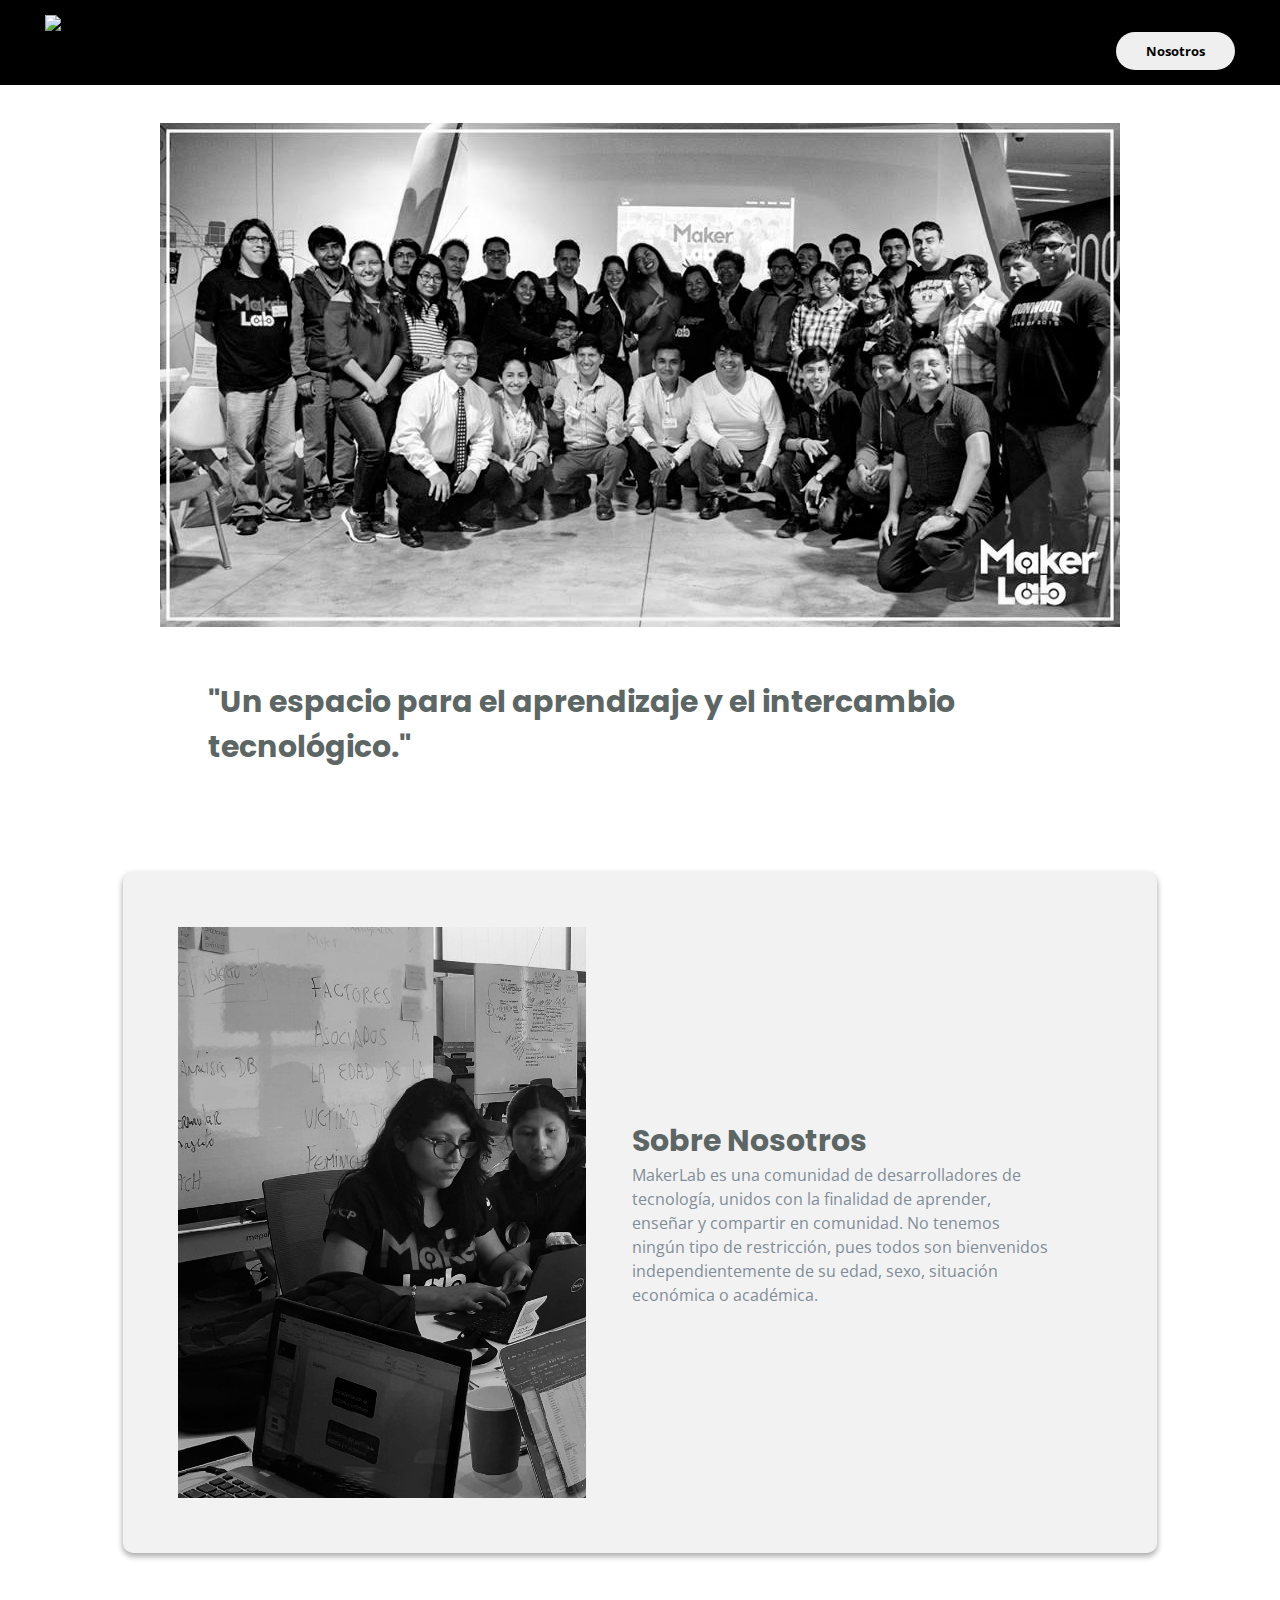
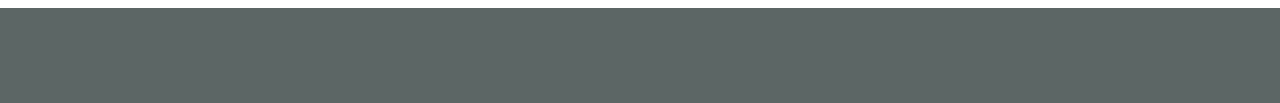
==== index.html @ 107be768 "Add files via upload" ====
<!DOCTYPE html>
<html lang="es">
  <head>
    <meta charset="UTF-8" />
    <meta name="viewport" content="width=device-width, initial-scale=1.0" />
    <title>Landing prueba maker</title>
    <link rel="stylesheet" href="style.css" />
    <link
      href="https://fonts.googleapis.com/css2?family=Poppins:wght@600&display=swap"
      rel="stylesheet"
    />
    <link
      href="https://fonts.googleapis.com/css2?family=Open+Sans:wght@400;700&display=swap"
      rel="stylesheet"
    />
    <link
      rel="stylesheet"
      href="https://use.fontawesome.com/releases/v5.7.2/css/all.css"
      integrity="sha384-fnmOCqbTlWIlj8LyTjo7mOUStjsKC4pOpQbqyi7RrhN7udi9RwhKkMHpvLbHG9Sr"
      crossorigin="anonymous"
    />
  </head>
  <body>
    <nav class="navbar">
      <img
        src="https://www.makerlabperu.org/static/imgs/logo-mkl-negro.svg"
        alt="logo-maker-negro"
        class="logo"
      />

      <button><a href="#nosotros">Nosotros</a></button>
    </nav>
    <section id="intro">
      <div class="container">
        <img src="img/foto.png" alt="" srcset="" class="image" id="ig1" />
        <h2 class="text-intro">
          "Un espacio para el aprendizaje y el intercambio tecnológico."
        </h2>
      </div>
    </section>
    <section id="nosotros">
      <div class="container">
        <div class="card">
          <img src="img/foto2.png" alt="" srcset="" class="image" />
          <div class="text-intro">
            <h2>Sobre Nosotros</h2>
            <p>
              MakerLab es una comunidad de desarrolladores de tecnología, unidos
              con la finalidad de aprender, enseñar y compartir en comunidad. No
              tenemos ningún tipo de restricción, pues todos son bienvenidos
              independientemente de su edad, sexo, situación económica o
              académica.
            </p>
          </div>
        </div>
      </div>
    </section>
    <footer>
      <div class="social">
        <a href="https://www.facebook.com/makerlabperu/">
          <i class="fab fa-facebook-square fa-2x"></i>
        </a>
        <a href="https://twitter.com/makerlab_peru">
          <i class="fab fa-twitter-square fa-2x"></i
        ></a>
        <a href="https://pe.linkedin.com/company/makerlab-per%C3%BA">
          <i class="fab fa-linkedin fa-2x"></i
        ></a>
        <a href="https://www.makerlabperu.org/"
          ><i class="fa fa-globe" fa-2x></i>
        </a>
      </div>
    </footer>
  </body>
</html>
---- style.css ----
* {
  margin: 0;
  padding: 0;
  box-sizing: border-box;
}
body {
  background-color: #fff;
}

.container {
  max-width: 1100px;
}

h2 {
  font-family: 'Poppins', sans-serif;
  font-size: 30px;
  line-height: 1.5;
  color: #5C6665;
}
p {
  font-family: 'Open Sans', sans-serif;
  line-height: 1.5;
  color: hsl(208, 11%, 55%);
}

section {
  display: flex;
  align-items: center;
  justify-content: center;
}

nav {
  display: flex;
  justify-content: space-between;
  padding: 15px 45px;
  align-items: flex-end;
  background-color: #000;
  margin-bottom: 3%;
}
.logo {
  height: 55px;
}

.card {
  display: flex;
  align-items: center;
  justify-content: center;
  box-shadow: 0 3px 6px rgba(0, 0, 0, 0.16), 0 3px 6px rgba(0, 0, 0, 0.23);
  margin: 5% 3%;
  padding: 5%;
  border-radius: 10px;
  background-color: #f2f2f2
  ;
}

.text-intro {
  padding: 5%;
}
}
.image {
  width: 50%;
}




/*Elements*/
button {
  border-radius: 30px;
  padding: 10px 30px;
  font-family: 'Open Sans', sans-serif;
  font-weight: 700;
  border: none;
}
a {
  text-decoration: none;
  color: #000;
}

i {
  color: hsl(193, 100%, 96%);
  margin: 10px;
}

/*Footer*/
footer {
  background-color:#5C6665;
  width: 100%;
  height: auto;
  padding: 3%;
  display: flex;
  flex-direction: row;
  justify-content:space-evenly


}


/*Mobile*/
@media (max-width: 768px) {
  .container {
    width: 95%;
  }
  .card {
    display: flex;
    flex-direction: column;
  }
  .card {
    margin-top: 2%;
  }
  #intro {
    align-items: center;
    justify-content: center;
    padding: 5%;
  }
  .navbar {
    width: 100%;
  }

  section, .text-intro,
  .image, .card  {
    width: 95%;
  }
  #ig1 {display: none;}
}
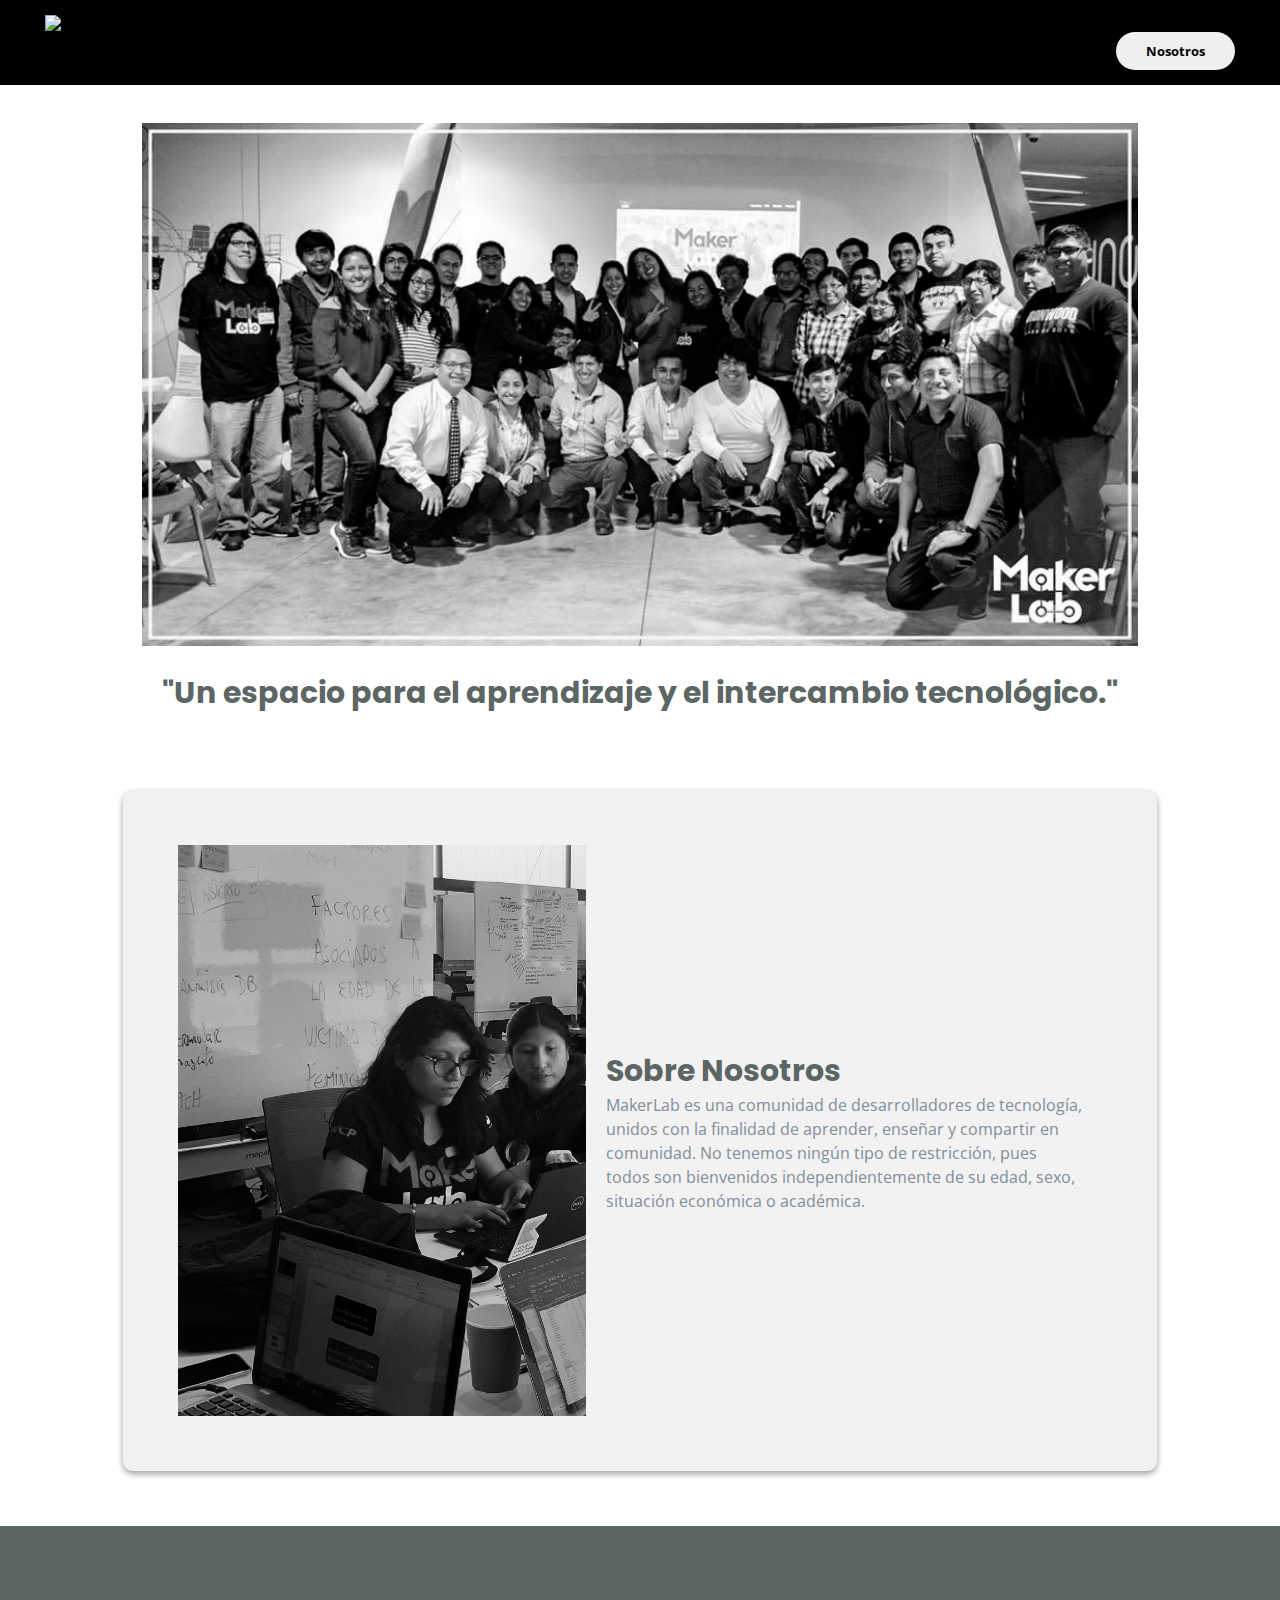
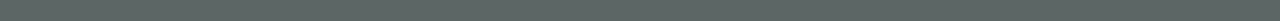
==== commit 59cb31ee: "Add files via upload" ====
--- a/index.html
+++ b/index.html
@@ -28,10 +28,10 @@
         class="logo"
       />
 
-      <button><a href="#nosotros">Nosotros</a></button>
+      <button><a href="nosotros.html">Nosotros</a></button>
     </nav>
     <section id="intro">
-      <div class="container">
+      <div class="container" class="card-member">
         <img src="img/foto.png" alt="" srcset="" class="image" id="ig1" />
         <h2 class="text-intro">
           "Un espacio para el aprendizaje y el intercambio tecnológico."
--- a/style.css
+++ b/style.css
@@ -11,12 +11,14 @@
   max-width: 1100px;
 }
 
-h2 {
+h2,
+h3 {
   font-family: 'Poppins', sans-serif;
   font-size: 30px;
   line-height: 1.5;
-  color: #5C6665;
+  color: #5c6665;
 }
+
 p {
   font-family: 'Open Sans', sans-serif;
   line-height: 1.5;
@@ -49,20 +51,41 @@
   margin: 5% 3%;
   padding: 5%;
   border-radius: 10px;
-  background-color: #f2f2f2
-  ;
+  background-color: #f2f2f2;
+  flex-direction: row;
 }
 
 .text-intro {
-  padding: 5%;
+  padding: 20px;
+  align-items: center;
+  justify-content: center;
 }
-}
+
 .image {
   width: 50%;
 }
+#ig1 {
+  width: 100%;
+}
 
+.member {
+  width: 30%;
+  display: flex;
+  flex-direction: column;
+}
+.card-members {
+  display: flex;
+  flex-direction: row;
+  flex-wrap: wrap;
+}
 
+.text-member {
+  width: 100%;
+}
 
+.image-c {
+  width: auto;
+}
 
 /*Elements*/
 button {
@@ -84,17 +107,14 @@
 
 /*Footer*/
 footer {
-  background-color:#5C6665;
+  background-color: #5c6665;
   width: 100%;
   height: auto;
   padding: 3%;
   display: flex;
   flex-direction: row;
-  justify-content:space-evenly
-
-
+  justify-content: space-evenly;
 }
-
 
 /*Mobile*/
 @media (max-width: 768px) {
@@ -104,8 +124,6 @@
   .card {
     display: flex;
     flex-direction: column;
-  }
-  .card {
     margin-top: 2%;
   }
   #intro {
@@ -117,10 +135,13 @@
     width: 100%;
   }
 
-  section, .text-intro,
-  .image, .card  {
+  section,
+  .text-intro,
+  .image,
+  .card {
     width: 95%;
   }
-  #ig1 {display: none;}
+  #ig1 {
+    display: none;
+  }
 }
-
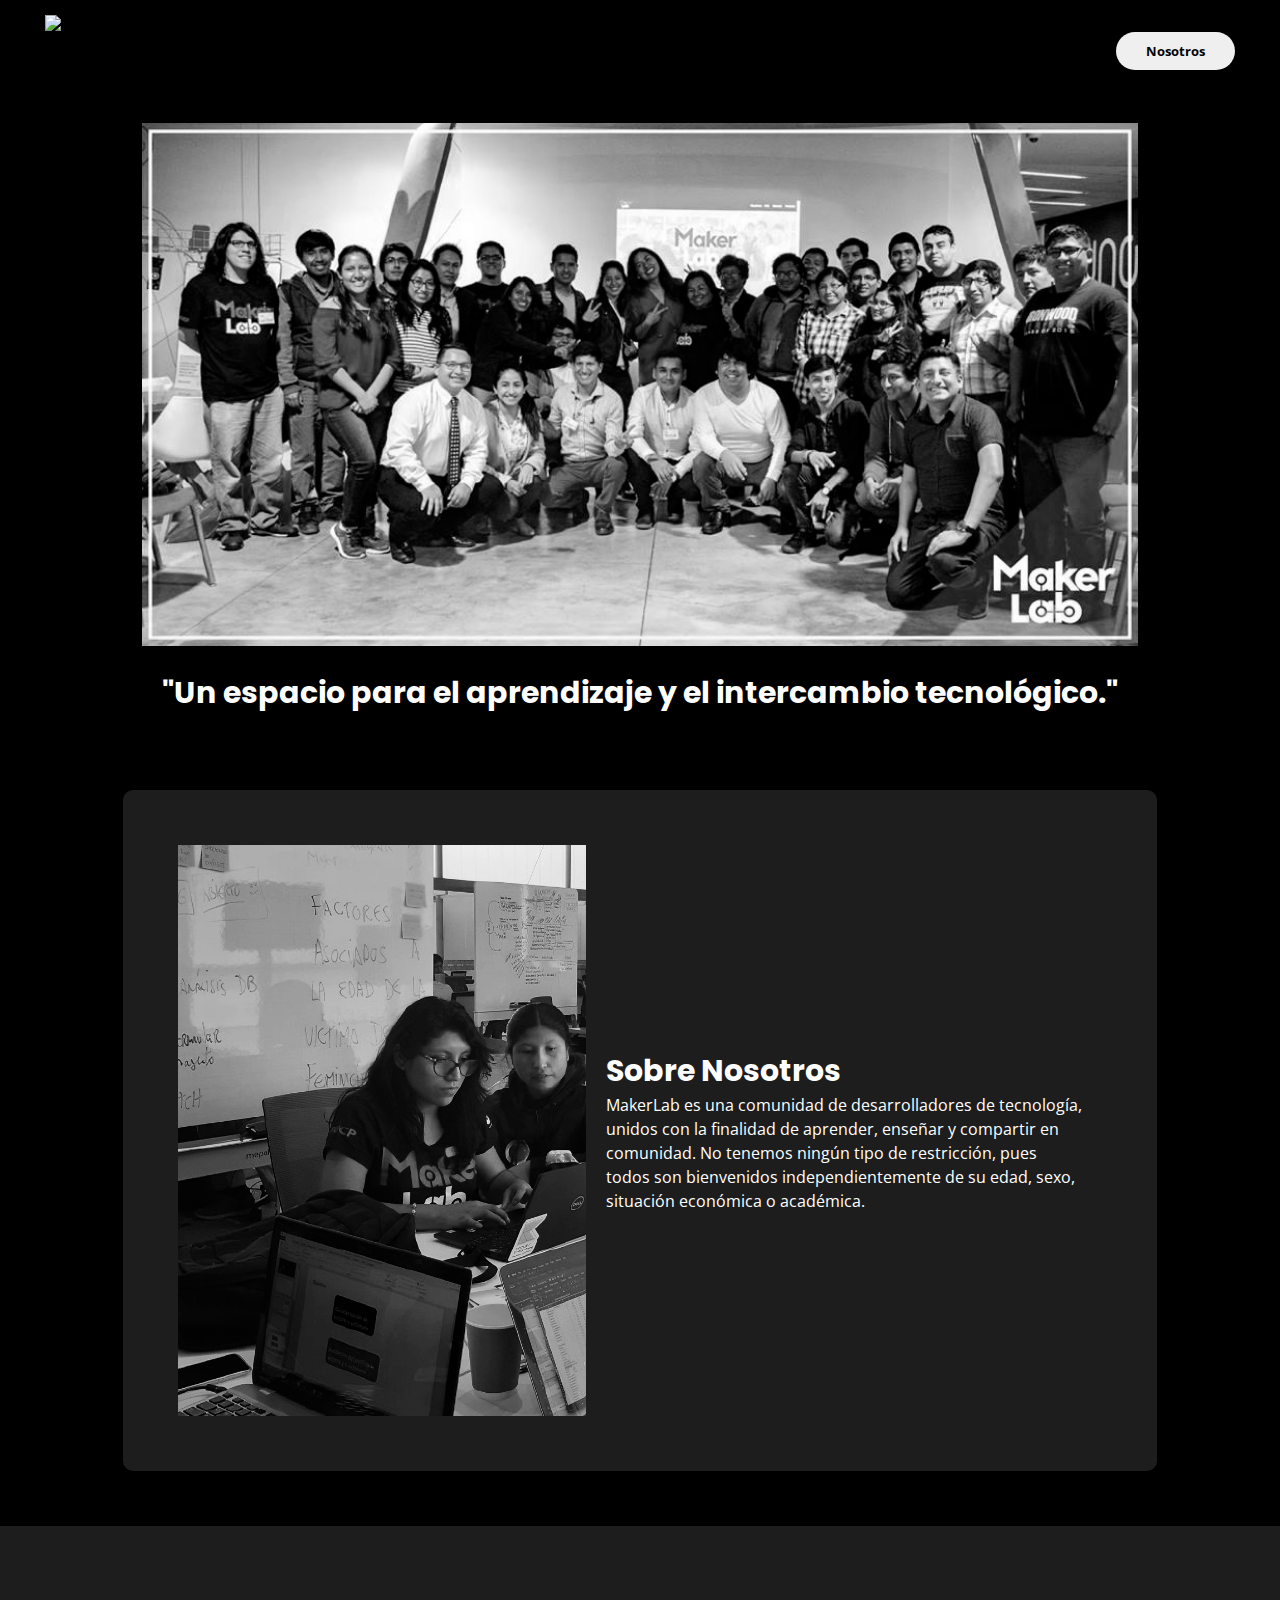
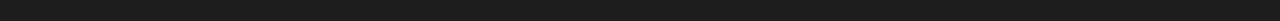
==== commit 3f18dcb1: "Add files via upload" ====
--- a/index.html
+++ b/index.html
@@ -1,75 +1,75 @@
-<!DOCTYPE html>
-<html lang="es">
-  <head>
-    <meta charset="UTF-8" />
-    <meta name="viewport" content="width=device-width, initial-scale=1.0" />
-    <title>Landing prueba maker</title>
-    <link rel="stylesheet" href="style.css" />
-    <link
-      href="https://fonts.googleapis.com/css2?family=Poppins:wght@600&display=swap"
-      rel="stylesheet"
-    />
-    <link
-      href="https://fonts.googleapis.com/css2?family=Open+Sans:wght@400;700&display=swap"
-      rel="stylesheet"
-    />
-    <link
-      rel="stylesheet"
-      href="https://use.fontawesome.com/releases/v5.7.2/css/all.css"
-      integrity="sha384-fnmOCqbTlWIlj8LyTjo7mOUStjsKC4pOpQbqyi7RrhN7udi9RwhKkMHpvLbHG9Sr"
-      crossorigin="anonymous"
-    />
-  </head>
-  <body>
-    <nav class="navbar">
-      <img
-        src="https://www.makerlabperu.org/static/imgs/logo-mkl-negro.svg"
-        alt="logo-maker-negro"
-        class="logo"
-      />
-
-      <button><a href="nosotros.html">Nosotros</a></button>
-    </nav>
-    <section id="intro">
-      <div class="container" class="card-member">
-        <img src="img/foto.png" alt="" srcset="" class="image" id="ig1" />
-        <h2 class="text-intro">
-          "Un espacio para el aprendizaje y el intercambio tecnológico."
-        </h2>
-      </div>
-    </section>
-    <section id="nosotros">
-      <div class="container">
-        <div class="card">
-          <img src="img/foto2.png" alt="" srcset="" class="image" />
-          <div class="text-intro">
-            <h2>Sobre Nosotros</h2>
-            <p>
-              MakerLab es una comunidad de desarrolladores de tecnología, unidos
-              con la finalidad de aprender, enseñar y compartir en comunidad. No
-              tenemos ningún tipo de restricción, pues todos son bienvenidos
-              independientemente de su edad, sexo, situación económica o
-              académica.
-            </p>
-          </div>
-        </div>
-      </div>
-    </section>
-    <footer>
-      <div class="social">
-        <a href="https://www.facebook.com/makerlabperu/">
-          <i class="fab fa-facebook-square fa-2x"></i>
-        </a>
-        <a href="https://twitter.com/makerlab_peru">
-          <i class="fab fa-twitter-square fa-2x"></i
-        ></a>
-        <a href="https://pe.linkedin.com/company/makerlab-per%C3%BA">
-          <i class="fab fa-linkedin fa-2x"></i
-        ></a>
-        <a href="https://www.makerlabperu.org/"
-          ><i class="fa fa-globe" fa-2x></i>
-        </a>
-      </div>
-    </footer>
-  </body>
-</html>
+<!DOCTYPE html>
+<html lang="es">
+  <head>
+    <meta charset="UTF-8" />
+    <meta name="viewport" content="width=device-width, initial-scale=1.0" />
+    <title>Landing prueba maker</title>
+    <link rel="stylesheet" href="style.css" />
+    <link
+      href="https://fonts.googleapis.com/css2?family=Poppins:wght@600&display=swap"
+      rel="stylesheet"
+    />
+    <link
+      href="https://fonts.googleapis.com/css2?family=Open+Sans:wght@400;700&display=swap"
+      rel="stylesheet"
+    />
+    <link
+      rel="stylesheet"
+      href="https://use.fontawesome.com/releases/v5.7.2/css/all.css"
+      integrity="sha384-fnmOCqbTlWIlj8LyTjo7mOUStjsKC4pOpQbqyi7RrhN7udi9RwhKkMHpvLbHG9Sr"
+      crossorigin="anonymous"
+    />
+  </head>
+  <body>
+    <nav class="navbar">
+      <img
+        src="https://www.makerlabperu.org/static/imgs/logo-mkl-negro.svg"
+        alt="logo-maker-negro"
+        class="logo"
+      />
+
+      <button><a href="nosotros.html">Nosotros</a></button>
+    </nav>
+    <section id="intro">
+      <div class="container" class="card-members">
+        <img src="img/foto.png" alt="" srcset="" class="image" id="ig1" />
+        <h2 class="text-intro">
+          "Un espacio para el aprendizaje y el intercambio tecnológico."
+        </h2>
+      </div>
+    </section>
+    <section id="nosotros">
+      <div class="container">
+        <div class="card">
+          <img src="img/foto2.png" alt="" srcset="" class="image" />
+          <div class="text-intro">
+            <h2>Sobre Nosotros</h2>
+            <p>
+              MakerLab es una comunidad de desarrolladores de tecnología, unidos
+              con la finalidad de aprender, enseñar y compartir en comunidad. No
+              tenemos ningún tipo de restricción, pues todos son bienvenidos
+              independientemente de su edad, sexo, situación económica o
+              académica.
+            </p>
+          </div>
+        </div>
+      </div>
+    </section>
+    <footer>
+      <div class="social">
+        <a href="https://www.facebook.com/makerlabperu/">
+          <i class="fab fa-facebook-square fa-2x"></i>
+        </a>
+        <a href="https://twitter.com/makerlab_peru">
+          <i class="fab fa-twitter-square fa-2x"></i
+        ></a>
+        <a href="https://pe.linkedin.com/company/makerlab-per%C3%BA">
+          <i class="fab fa-linkedin fa-2x"></i
+        ></a>
+        <a href="https://www.makerlabperu.org/"
+          ><i class="fa fa-globe" fa-2x></i>
+        </a>
+      </div>
+    </footer>
+  </body>
+</html>
--- a/style.css
+++ b/style.css
@@ -1,147 +1,155 @@
-* {
-  margin: 0;
-  padding: 0;
-  box-sizing: border-box;
-}
-body {
-  background-color: #fff;
-}
-
-.container {
-  max-width: 1100px;
-}
-
-h2,
-h3 {
-  font-family: 'Poppins', sans-serif;
-  font-size: 30px;
-  line-height: 1.5;
-  color: #5c6665;
-}
-
-p {
-  font-family: 'Open Sans', sans-serif;
-  line-height: 1.5;
-  color: hsl(208, 11%, 55%);
-}
-
-section {
-  display: flex;
-  align-items: center;
-  justify-content: center;
-}
-
-nav {
-  display: flex;
-  justify-content: space-between;
-  padding: 15px 45px;
-  align-items: flex-end;
-  background-color: #000;
-  margin-bottom: 3%;
-}
-.logo {
-  height: 55px;
-}
-
-.card {
-  display: flex;
-  align-items: center;
-  justify-content: center;
-  box-shadow: 0 3px 6px rgba(0, 0, 0, 0.16), 0 3px 6px rgba(0, 0, 0, 0.23);
-  margin: 5% 3%;
-  padding: 5%;
-  border-radius: 10px;
-  background-color: #f2f2f2;
-  flex-direction: row;
-}
-
-.text-intro {
-  padding: 20px;
-  align-items: center;
-  justify-content: center;
-}
-
-.image {
-  width: 50%;
-}
-#ig1 {
-  width: 100%;
-}
-
-.member {
-  width: 30%;
-  display: flex;
-  flex-direction: column;
-}
-.card-members {
-  display: flex;
-  flex-direction: row;
-  flex-wrap: wrap;
-}
-
-.text-member {
-  width: 100%;
-}
-
-.image-c {
-  width: auto;
-}
-
-/*Elements*/
-button {
-  border-radius: 30px;
-  padding: 10px 30px;
-  font-family: 'Open Sans', sans-serif;
-  font-weight: 700;
-  border: none;
-}
-a {
-  text-decoration: none;
-  color: #000;
-}
-
-i {
-  color: hsl(193, 100%, 96%);
-  margin: 10px;
-}
-
-/*Footer*/
-footer {
-  background-color: #5c6665;
-  width: 100%;
-  height: auto;
-  padding: 3%;
-  display: flex;
-  flex-direction: row;
-  justify-content: space-evenly;
-}
-
-/*Mobile*/
-@media (max-width: 768px) {
-  .container {
-    width: 95%;
-  }
-  .card {
-    display: flex;
-    flex-direction: column;
-    margin-top: 2%;
-  }
-  #intro {
-    align-items: center;
-    justify-content: center;
-    padding: 5%;
-  }
-  .navbar {
-    width: 100%;
-  }
-
-  section,
-  .text-intro,
-  .image,
-  .card {
-    width: 95%;
-  }
-  #ig1 {
-    display: none;
-  }
-}
+* {
+  margin: 0;
+  padding: 0;
+  box-sizing: border-box;
+}
+body {
+  background-color: #000;
+}
+
+.container {
+  max-width: 1100px;
+}
+
+h2,
+h3 {
+  font-family: 'Poppins', sans-serif;
+  font-size: 30px;
+  line-height: 1.5;
+  color: #fff;
+}
+
+p {
+  font-family: 'Open Sans', sans-serif;
+  line-height: 1.5;
+  color: #fff;
+}
+
+section {
+  display: flex;
+  justify-content: center;
+}
+
+nav {
+  display: flex;
+  justify-content: space-between;
+  padding: 15px 45px;
+  align-items: flex-end;
+  background-color: #000;
+  margin-bottom: 3%;
+}
+.logo {
+  height: 55px;
+}
+section {
+  width: 100%;
+  float: left;
+}
+.card {
+  display: flex;
+  align-items: center;
+  justify-content: center;
+  box-shadow: 0 3px 6px rgba(0, 0, 0, 0.16), 0 3px 6px rgba(0, 0, 0, 0.23);
+  margin: 5% 3%;
+  padding: 5%;
+  border-radius: 10px;
+  background-color: #1d1d1d;
+  flex-direction: row;
+}
+
+.text-intro {
+  padding: 20px;
+  align-items: center;
+  justify-content: center;
+}
+
+.image {
+  width: 50%;
+}
+#ig1 {
+  width: 100%;
+}
+
+.member {
+  width: 30%;
+  display: flex;
+  flex-direction: column;
+  justify-content: flex-start;
+  align-items: center;
+}
+.card-members {
+  display: flex;
+  flex-direction: row;
+  flex-wrap: wrap;
+  width: 100%;
+}
+
+.text-member {
+  width: 100%;
+}
+.text-member h3 {
+  text-align: center;
+}
+.image-c {
+  width: 152px;
+  height: 152px;
+  border-radius: 76px;
+}
+
+/*Elements*/
+button {
+  border-radius: 30px;
+  padding: 10px 30px;
+  font-family: 'Open Sans', sans-serif;
+  font-weight: 700;
+  border: none;
+}
+a {
+  text-decoration: none;
+  color: #000;
+}
+
+i {
+  color: hsl(193, 100%, 96%);
+  margin: 10px;
+}
+
+/*Footer*/
+footer {
+  background-color: #1d1d1d;
+  width: 100%;
+  padding: 3%;
+  display: flex;
+  flex-direction: row;
+  justify-content: space-evenly;
+}
+
+/*Mobile*/
+@media (max-width: 768px) {
+  .container {
+    width: 95%;
+  }
+  .card {
+    display: flex;
+    flex-direction: column;
+    margin-top: 2%;
+    width: 30%;
+  }
+  #intro {
+    align-items: center;
+    justify-content: center;
+    padding: 5%;
+  }
+  .navbar {
+    width: 100%;
+  }
+
+  .text-intro,
+  .image,
+  .card {
+    width: 95%;
+  }
+  #ig1 {
+    display: none;
+  }
+}
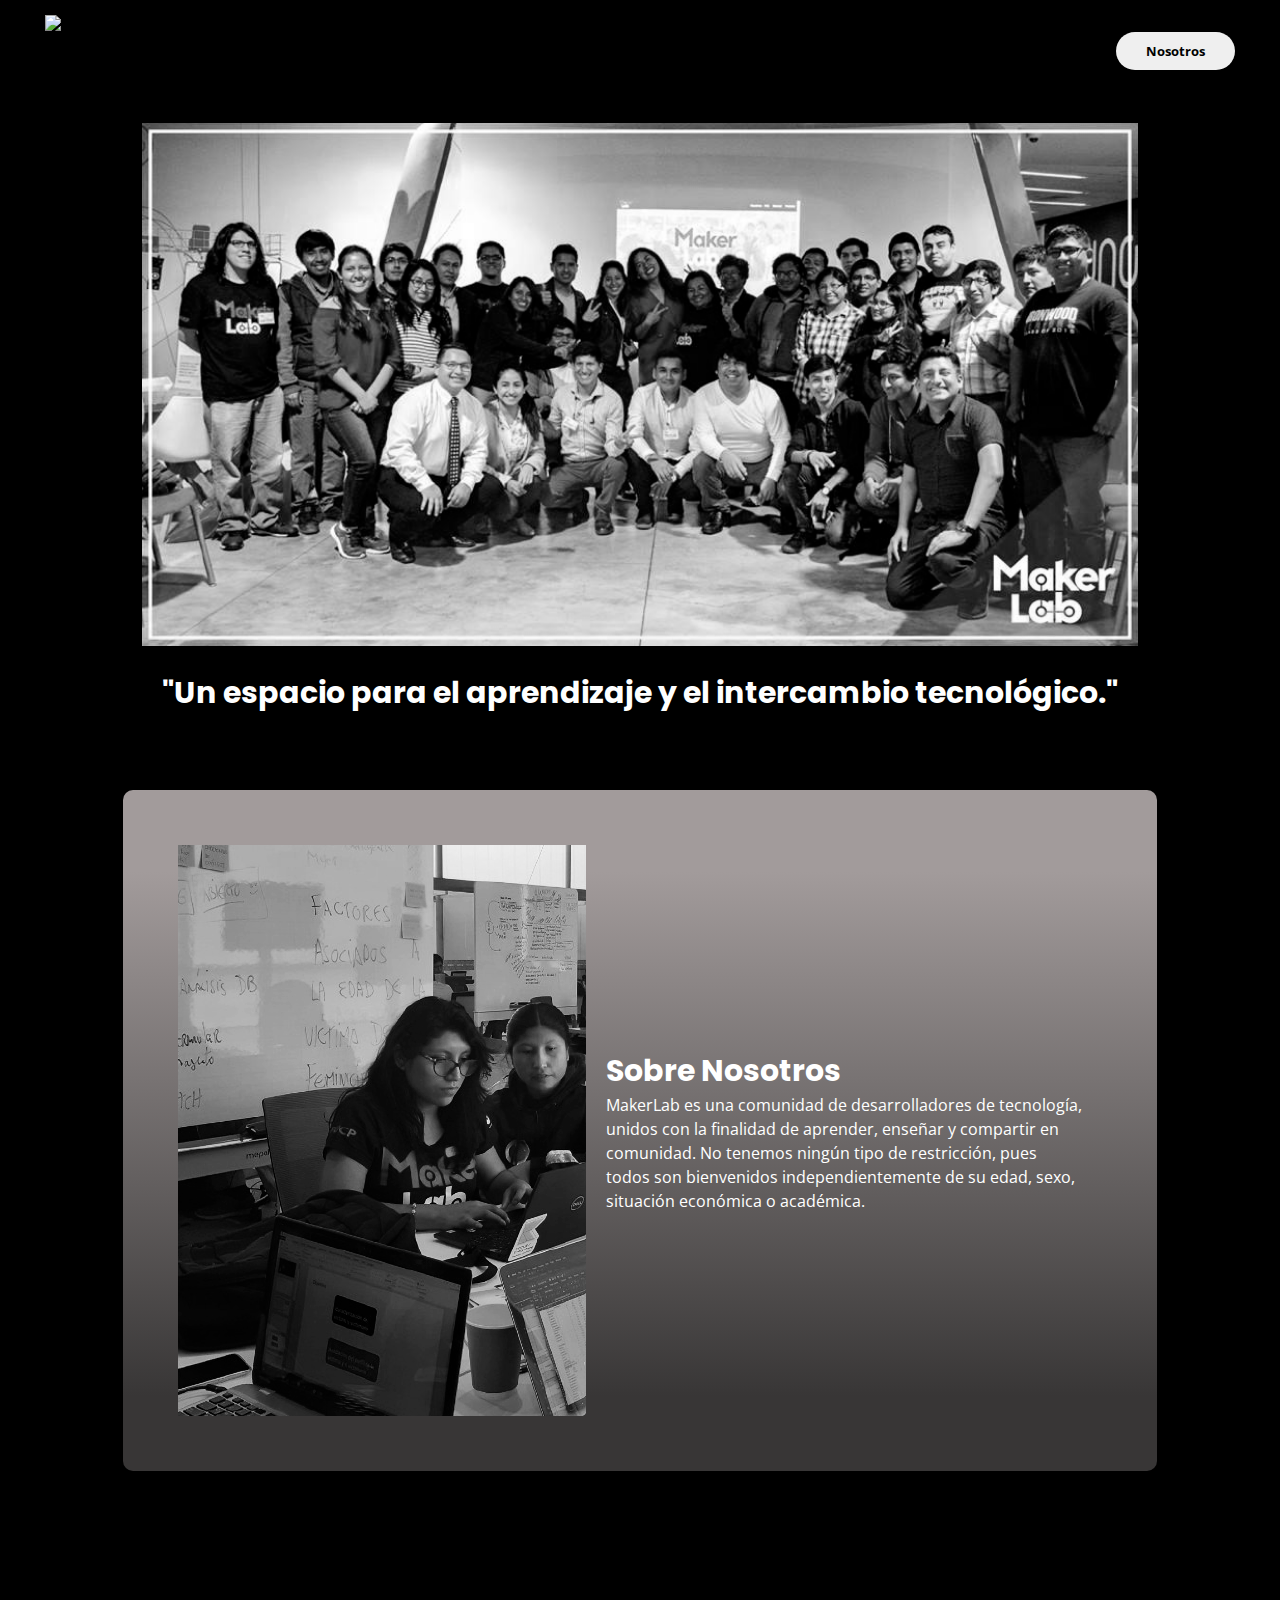
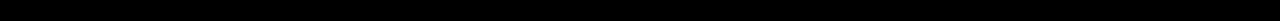
==== commit 419090f4: "Add files via upload" ====
--- a/index.html
+++ b/index.html
@@ -67,7 +67,7 @@
           <i class="fab fa-linkedin fa-2x"></i
         ></a>
         <a href="https://www.makerlabperu.org/"
-          ><i class="fa fa-globe" fa-2x></i>
+          ><i class="fa fa-globe fa-2x"></i>
         </a>
       </div>
     </footer>
--- a/style.css
+++ b/style.css
@@ -53,7 +53,7 @@
   margin: 5% 3%;
   padding: 5%;
   border-radius: 10px;
-  background-color: #1d1d1d;
+  background: linear-gradient(360deg, rgba(56,54,54,1) 11%, rgba(162,155,155,1) 88%);
   flex-direction: row;
 }
 
@@ -116,7 +116,7 @@
 
 /*Footer*/
 footer {
-  background-color: #1d1d1d;
+  background-color: #000;
   width: 100%;
   padding: 3%;
   display: flex;
@@ -134,6 +134,8 @@
     flex-direction: column;
     margin-top: 2%;
     width: 30%;
+   
+    );
   }
   #intro {
     align-items: center;
